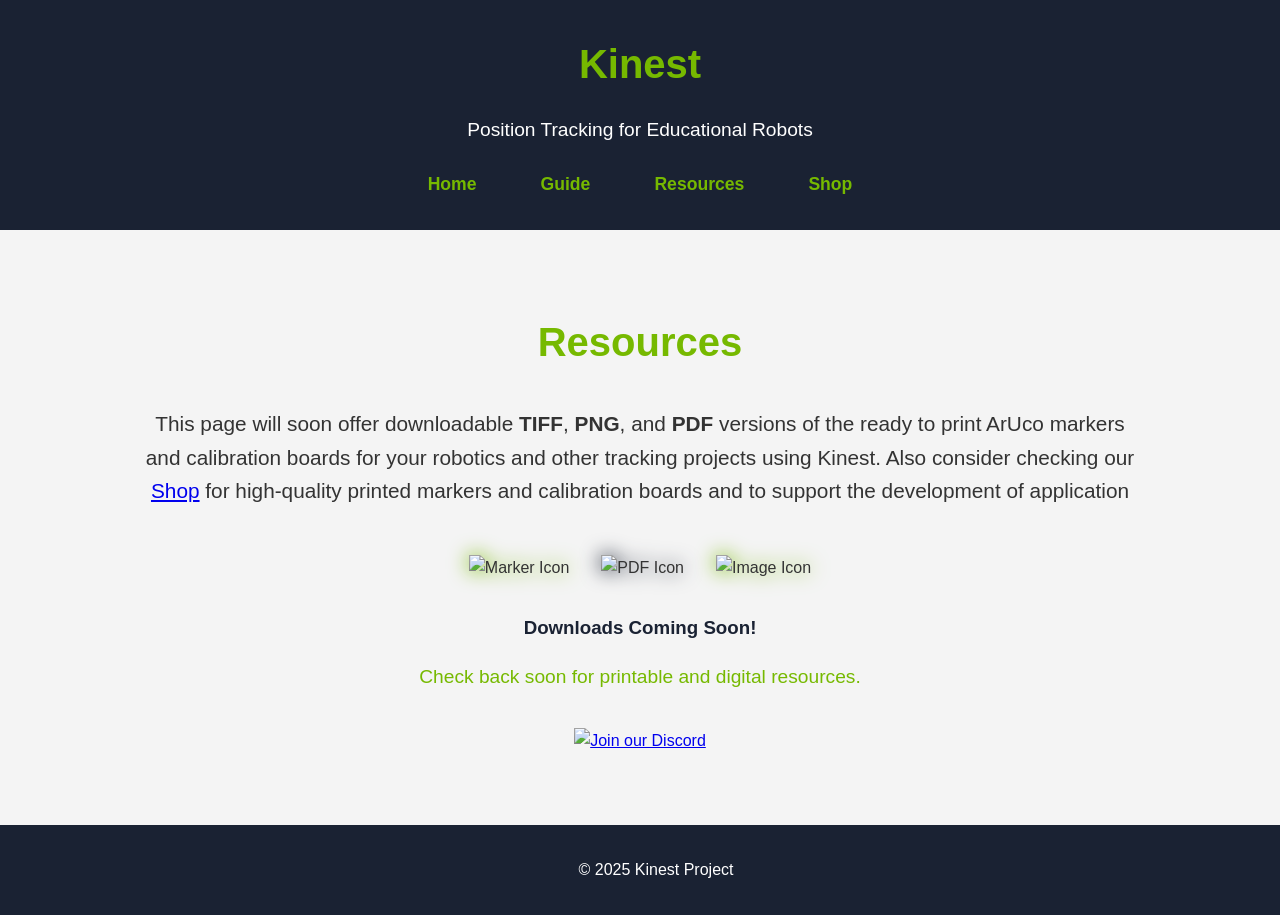
==== resources.html @ 178d4e3f "resources stub" ====
<!DOCTYPE html>
<html lang="en">

<head>
    <meta charset="UTF-8">
    <title>Kinest Resources - Coming Soon</title>
    <meta name="viewport" content="width=device-width, initial-scale=1.0">
    <link rel="stylesheet" href="styles.css" />
</head>

<body>
    <header>
        <div class="header-top">
            <h1>Kinest</h1>
            <p>Position Tracking for Educational Robots</p>
        </div>
        <nav>
            <ul class="menu">
                <li><a href="index.html">Home</a></li>
                <li><a href="guide.html">Guide</a></li>
                <li><a href="resources.html">Resources</a></li>
                <li><a href="shop.html">Shop</a></li>
            </ul>
        </nav>
    </header>
    <main>
        <section style="text-align:center; margin-top:3rem;">
            <h2 style="color:#76B900; font-size:2.5rem;">Resources</h2>
            <p style="font-size:1.3rem; color:#333;">
                This page will soon offer downloadable <strong>TIFF</strong>, <strong>PNG</strong>, and
                <strong>PDF</strong> versions of the ready to print ArUco markers and calibration boards for your
                robotics and other tracking projects using Kinest. Also consider checking our <a href="shop.html">Shop</a> for high-quality printed markers and calibration boards and to support the development of application
            </p>
            <div style="margin:2rem auto; display:flex; justify-content:center; align-items:center; gap:2rem;">
                <img src="https://img.icons8.com/color/200/qr-code.png" alt="Marker Icon"
                    style="filter: drop-shadow(0 0 10px #76B900);">
                <img src="https://img.icons8.com/color/200/pdf.png" alt="PDF Icon"
                    style="filter: drop-shadow(0 0 10px #1a2233);">
                <img src="https://img.icons8.com/color/200/image.png" alt="Image Icon"
                    style="filter: drop-shadow(0 0 10px #76B900);">
            </div>
            <h3 style="color:#1a2233; margin-top:2rem;">Downloads Coming Soon!</h3>
            <p style="color:#76B900; font-size:1.2rem;">Check back soon for printable and digital resources.</p>
            <a href="https://discord.gg/VaRsR8yv" target="_blank" rel="noopener" style="display:inline-block;">
                <img src="https://discord.com/api/guilds/1404852693951975567/widget.png?style=banner2"
                    alt="Join our Discord" />
            </a>
        </section>
    </main>
    <footer>
        <p>&copy; 2025 Kinest Project</p>
    </footer>
</body>

</html>
---- styles.css ----
/* styles.css */


body {
  margin: 0;
  font-family: Arial, sans-serif;
  background-color: #f4f4f4;
  color: #333;
  line-height: 1.6;
}

.kinest-images-row {
  display: flex;
  justify-content: center;
  gap: 2rem;
  margin-top: 2rem;
}

.note {
      background-color: #e0f3ff;
      border-left: 4px solid #2196F3;
      padding: 10px 15px;
      margin-top: 10px;
    }

header {
  background-color: #1a2233;
  color: #fff;
  padding: 2rem 1rem;
  text-align: center;
}

header h1 {
  margin: 0;
  font-size: 2.5rem;
  color: #76B900
}

header p {
  font-size: 1.2rem;
}

main {
  padding: 2rem 1rem;
  max-width: 1000px;
  margin: 0 auto;
}

section {
  margin-bottom: 2.5rem;
}

.features ul {
  list-style: disc inside;
  padding-left: 1rem;
}

img {
  max-width: 100%;
  height: auto;
  display: block;
  margin-top: 1rem;
}

.button {
  display: inline-block;
  padding: 0.75rem 1.5rem;
  background-color: #76B900;
  color: #fff;
  text-decoration: none;
  border-radius: 5px;
  font-weight: bold;
  margin-top: 1rem;
}

.button:hover {
  background-color: #5a8c1b;
}

footer {
  background-color: #1a2233;
  color: #fff;
  text-align: center;
  padding: 1rem;
  position: relative;
  bottom: 0;
  width: 100%;
}

/* Navigation Menu Styles */
nav {
  margin-top: 1.5rem;
}


.menu {
  display: flex;
  flex-direction: row;
  justify-content: center;
  gap: 2rem;
  list-style: none;
  padding: 0;
  margin: 0;
}


.menu a {
  color: #76B900;
  text-decoration: none;
  font-weight: bold;
  font-size: 1.1rem;
  padding: 0.5rem 1rem;
  border-radius: 3px;
  transition: background 0.2s, color 0.2s;
}


.menu a:hover {
  background-color: #232c3d;
  color: #fff;
}
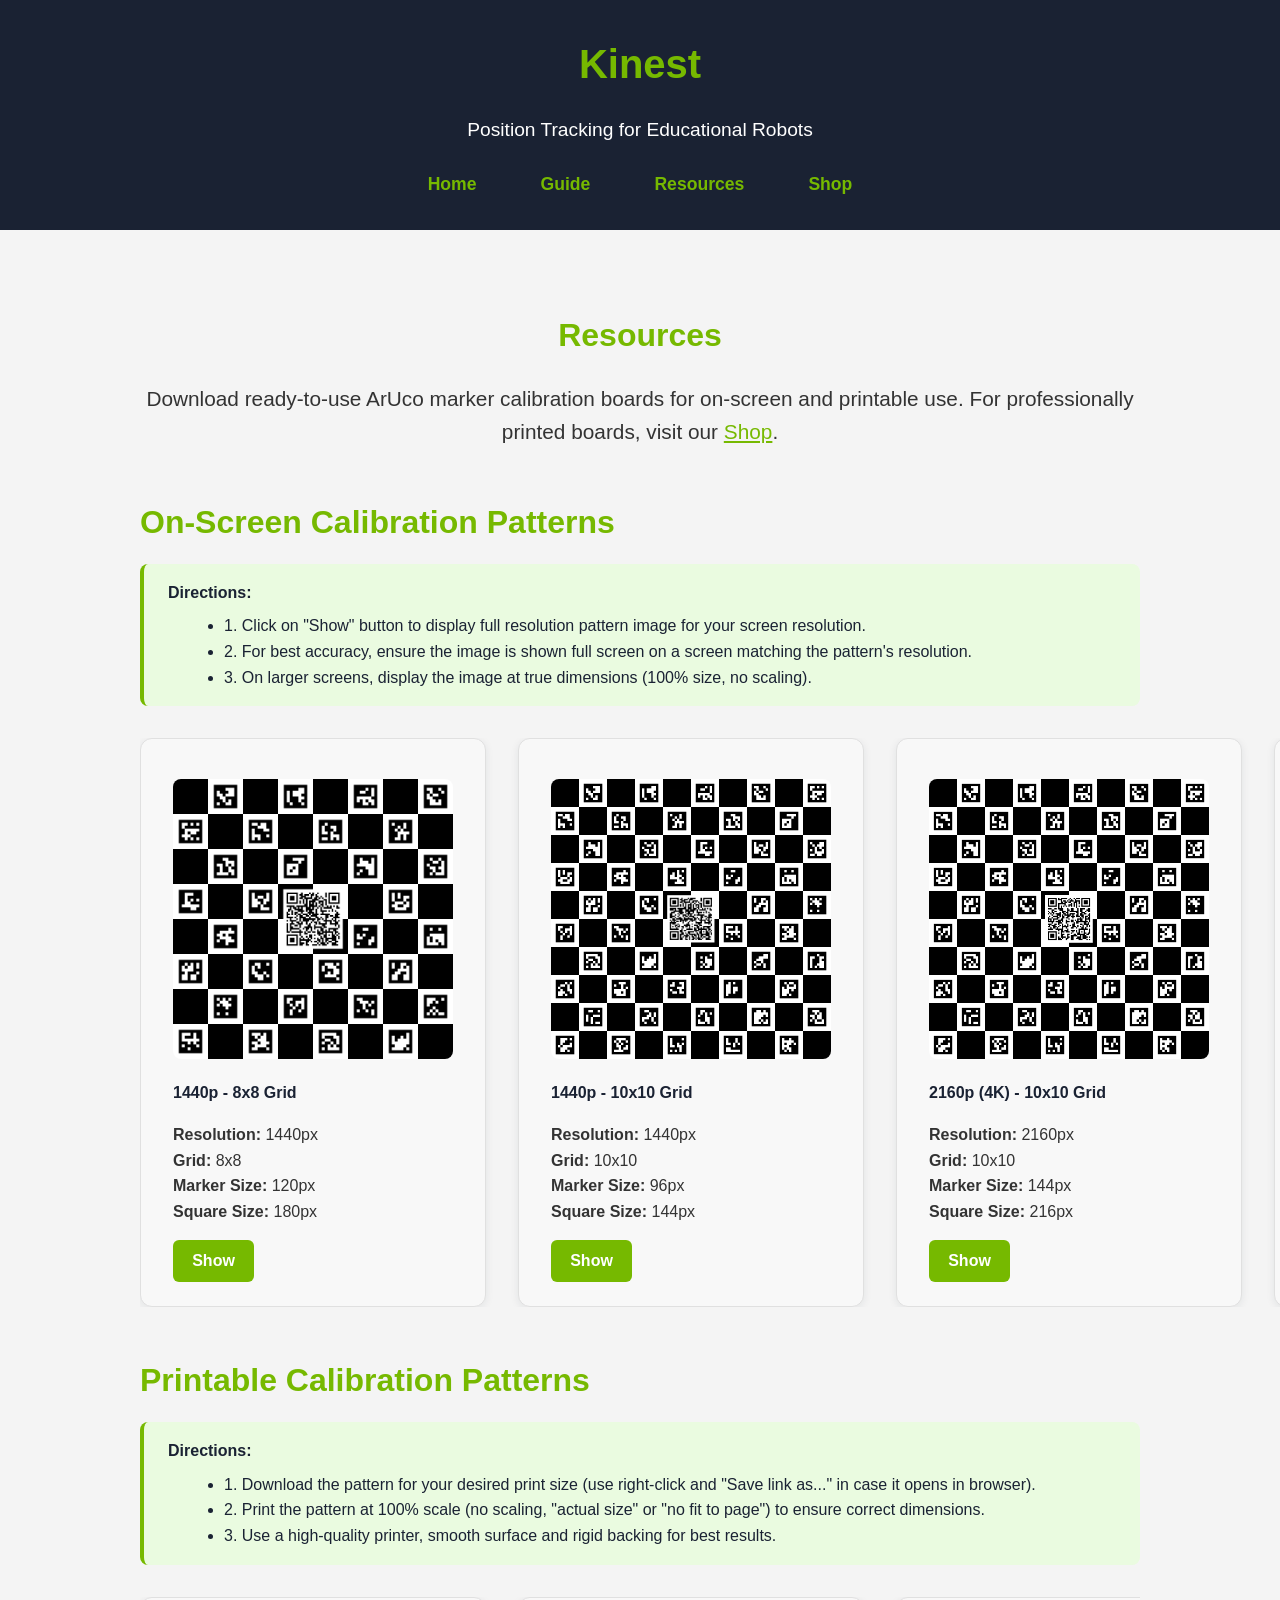
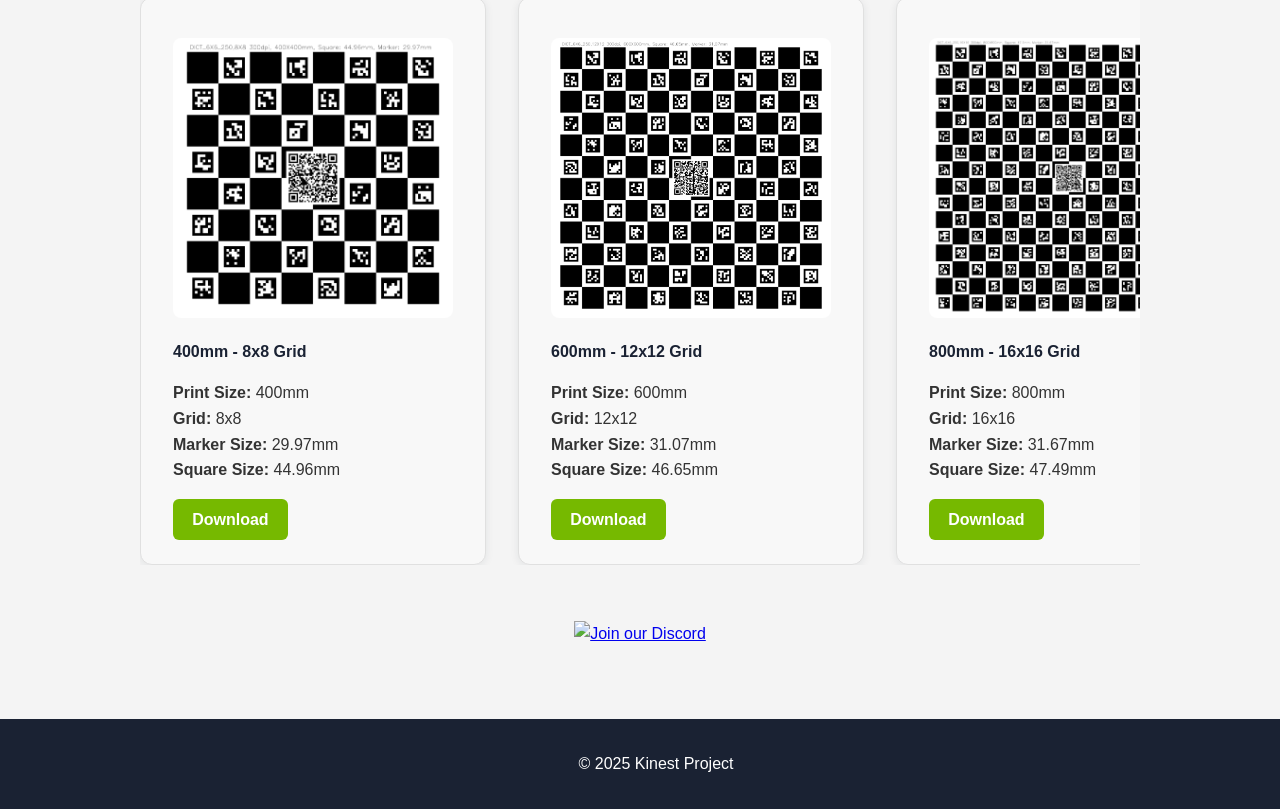
==== commit 21f29e30: "added displayable and printable calibration patterns" ====
--- a/resources.html
+++ b/resources.html
@@ -3,9 +3,92 @@
 
 <head>
     <meta charset="UTF-8">
-    <title>Kinest Resources - Coming Soon</title>
+    <title>Kinest Resources</title>
     <meta name="viewport" content="width=device-width, initial-scale=1.0">
     <link rel="stylesheet" href="styles.css" />
+    <style>
+        .section-title {
+            color: #76B900;
+            font-size: 2rem;
+            margin-bottom: 1rem;
+        }
+
+        .pattern-group {
+            display: flex;
+            flex-wrap: wrap;
+            gap: 2rem;
+            justify-content: left;
+            margin-bottom: 2rem;
+        }
+
+        .pattern-card {
+            background: #f8f8f8;
+            border-radius: 12px;
+            box-shadow: 0 2px 8px rgba(26, 34, 51, 0.08);
+            padding: 1.5rem 2rem;
+            min-width: 280px;
+            max-width: 340px;
+            text-align: left;
+            border: 1px solid #e0e0e0;
+        }
+
+        .pattern-card h4 {
+            color: #1a2233;
+            margin-bottom: 0.5rem;
+        }
+
+        .pattern-card p {
+            color: #333;
+            font-size: 1rem;
+            margin-bottom: 0.5rem;
+        }
+
+        .download-btn {
+            display: inline-block;
+            background: #76B900;
+            color: #fff;
+            padding: 0.5rem 1.2rem;
+            border-radius: 6px;
+            text-decoration: none;
+            font-weight: 600;
+            margin-top: 0.5rem;
+            transition: background 0.2s;
+        }
+
+        .download-btn:hover {
+            background: #5a8e00;
+        }
+
+        .placeholder-img {
+            width: 100%;
+            height: 160px;
+            background: linear-gradient(135deg, #e0e0e0 60%, #76B900 100%);
+            border-radius: 8px;
+            display: flex;
+            align-items: center;
+            justify-content: center;
+            color: #fff;
+            font-size: 1.3rem;
+            font-weight: 600;
+            margin-bottom: 1rem;
+        }
+
+        .directions {
+            background: #eafbe0;
+            border-left: 4px solid #76B900;
+            padding: 1rem 1.5rem;
+            margin: 1rem 0 2rem 0;
+            border-radius: 8px;
+            color: #1a2233;
+        }
+
+        @media (max-width: 900px) {
+            .pattern-group {
+                flex-direction: column;
+                align-items: center;
+            }
+        }
+    </style>
 </head>
 
 <body>
@@ -25,22 +108,115 @@
     </header>
     <main>
         <section style="text-align:center; margin-top:3rem;">
-            <h2 style="color:#76B900; font-size:2.5rem;">Resources</h2>
+            <h2 class="section-title">Resources</h2>
             <p style="font-size:1.3rem; color:#333;">
-                This page will soon offer downloadable <strong>TIFF</strong>, <strong>PNG</strong>, and
-                <strong>PDF</strong> versions of the ready to print ArUco markers and calibration boards for your
-                robotics and other tracking projects using Kinest. Also consider checking our <a href="shop.html">Shop</a> for high-quality printed markers and calibration boards and to support the development of application
+                Download ready-to-use ArUco marker calibration boards for on-screen and printable use. For professionally printed boards, visit our <a href="shop.html" style="color:#76B900;">Shop</a>.
             </p>
-            <div style="margin:2rem auto; display:flex; justify-content:center; align-items:center; gap:2rem;">
-                <img src="https://img.icons8.com/color/200/qr-code.png" alt="Marker Icon"
-                    style="filter: drop-shadow(0 0 10px #76B900);">
-                <img src="https://img.icons8.com/color/200/pdf.png" alt="PDF Icon"
-                    style="filter: drop-shadow(0 0 10px #1a2233);">
-                <img src="https://img.icons8.com/color/200/image.png" alt="Image Icon"
-                    style="filter: drop-shadow(0 0 10px #76B900);">
-            </div>
-            <h3 style="color:#1a2233; margin-top:2rem;">Downloads Coming Soon!</h3>
-            <p style="color:#76B900; font-size:1.2rem;">Check back soon for printable and digital resources.</p>
+        </section>
+
+        <!-- On-Screen Patterns Section -->
+        <section style="margin-top:3rem;">
+            <h3 class="section-title" style="font-size:2rem;">On-Screen Calibration Patterns</h3>
+            <div class="directions">
+                <strong>Directions:</strong>
+                <ul style="text-align:left; margin:0.5rem 0 0 1rem;">
+                    <li>1. Click on "Show" button to display full resolution pattern image for your screen resolution.</li>
+                    <li>2. For best accuracy, ensure the image is shown full screen on a screen matching the pattern's resolution.</li>
+                    <li>3. On larger screens, display the image at true dimensions (100% size, no scaling).</li>
+                </ul>
+            </div>
+            <div id="pattern-slider" style="width:100vw;max-width:1800px;margin:0 auto 2rem auto;overflow-x:auto;overflow-y:hidden;box-sizing:border-box;">
+                <div class="pattern-group" style="flex-wrap:nowrap; gap:2rem; margin-bottom:0; min-width:900px;">
+                    <div class="pattern-card" style="flex:0 0 200px;">
+                        <img src="resources/display_patterns/pattern_1440px_8x8.png" alt="1440p 8x8 Preview" style="width:100%;border-radius:8px;margin-bottom:1rem;">
+                        <h4>1440p - 8x8 Grid</h4>
+                        <p><strong>Resolution:</strong> 1440px<br>
+                            <strong>Grid:</strong> 8x8<br>
+                            <strong>Marker Size:</strong> 120px<br>
+                            <strong>Square Size:</strong> 180px
+                        </p>
+                        <a class="download-btn" href="resources/display_patterns/pattern_1440px_8x8.png" download="pattern_1440px_8x8.png">Show</a>
+                    </div>
+                    <div class="pattern-card" style="flex:0 0 200px;">
+                        <img src="resources/display_patterns/pattern_1440px_10x10.png" alt="1440p 10x10 Preview" style="width:100%;border-radius:8px;margin-bottom:1rem;">
+                        <h4>1440p - 10x10 Grid</h4>
+                        <p><strong>Resolution:</strong> 1440px<br>
+                            <strong>Grid:</strong> 10x10<br>
+                            <strong>Marker Size:</strong> 96px<br>
+                            <strong>Square Size:</strong> 144px
+                        </p>
+                        <a class="download-btn" href="resources/display_patterns/pattern_1440px_10x10.png" download="pattern_1440px_10x10.png">Show</a>
+                    </div>
+                    <div class="pattern-card" style="flex:0 0 200px;">
+                        <img src="resources/display_patterns/pattern_2160px_10x10.png" alt="2160p 10x10 Preview" style="width:100%;border-radius:8px;margin-bottom:1rem;">
+                        <h4>2160p (4K) - 10x10 Grid</h4>
+                        <p><strong>Resolution:</strong> 2160px<br>
+                            <strong>Grid:</strong> 10x10<br>
+                            <strong>Marker Size:</strong> 144px<br>
+                            <strong>Square Size:</strong> 216px
+                        </p>
+                        <a class="download-btn" href="resources/display_patterns/pattern_2160px_10x10.png" download="pattern_2160px_10x10.png">Show</a>
+                    </div>
+                    <div class="pattern-card" style="flex:0 0 200px;">
+                        <img src="resources/display_patterns/pattern_2160px_12x12.png" alt="2160p 12x12 Preview" style="width:100%;border-radius:8px;margin-bottom:1rem;">
+                        <h4>2160p (4K) - 12x12 Grid</h4>
+                        <p><strong>Resolution:</strong> 2160px<br>
+                            <strong>Grid:</strong> 12x12<br>
+                            <strong>Marker Size:</strong> 120px<br>
+                            <strong>Square Size:</strong> 180px
+                        </p>
+                        <a class="download-btn" href="resources/display_patterns/pattern_2160px_12x12.png" download="pattern_2160px_12x12.png">Show</a>
+                    </div>
+                </div>
+            </div>
+        </section>
+
+        <!-- Printable Patterns Section -->
+        <section style="margin-top:3rem;">
+            <h3 class="section-title" style="font-size:2rem;">Printable Calibration Patterns</h3>
+            <div class="directions">
+                <strong>Directions:</strong>
+                <ul style="text-align:left; margin:0.5rem 0 0 1rem;">
+                    <li>1. Download the pattern for your desired print size (use right-click and "Save link as..." in case it opens in browser).</li>
+                    <li>2. Print the pattern at 100% scale (no scaling, "actual size" or "no fit to page") to ensure correct dimensions.</li>
+                    <li>3. Use a high-quality printer, smooth surface and rigid backing for best results.</li>
+                </ul>
+            </div>
+            <div class="pattern-group" style="flex-wrap:nowrap; overflow-x:auto; gap:2rem; margin-bottom:0;">
+                <div class="pattern-card" style="flex:0 0 200px;">
+                    <img src="resources/print_patterns/print_400mm_8x8.png" alt="400mm 8x8 Print Preview" style="width:100%;border-radius:8px;margin-bottom:1rem;">
+                    <h4>400mm - 8x8 Grid</h4>
+                    <p><strong>Print Size:</strong> 400mm<br>
+                        <strong>Grid:</strong> 8x8<br>
+                        <strong>Marker Size:</strong> 29.97mm<br>
+                        <strong>Square Size:</strong> 44.96mm
+                    </p>
+                    <a class="download-btn" href="resources/print_patterns/print_400mm_8x8.png" download="print_400mm_8x8.png">Download</a>
+                </div>
+                <div class="pattern-card" style="flex:0 0 200px;">
+                    <img src="resources/print_patterns/print_600mm_12x12.png" alt="600mm 12x12 Print Preview" style="width:100%;border-radius:8px;margin-bottom:1rem;">
+                    <h4>600mm - 12x12 Grid</h4>
+                    <p><strong>Print Size:</strong> 600mm<br>
+                        <strong>Grid:</strong> 12x12<br>
+                        <strong>Marker Size:</strong> 31.07mm<br>
+                        <strong>Square Size:</strong> 46.65mm
+                    </p>
+                    <a class="download-btn" href="resources/print_patterns/print_600mm_12x12.png" download>Download</a>
+                </div>
+                <div class="pattern-card" style="flex:0 0 200px;">
+                    <img src="resources/print_patterns/print_800mm_16x16.png" alt="800mm 16x16 Print Preview" style="width:100%;border-radius:8px;margin-bottom:1rem;">
+                    <h4>800mm - 16x16 Grid</h4>
+                    <p><strong>Print Size:</strong> 800mm<br>
+                        <strong>Grid:</strong> 16x16<br>
+                        <strong>Marker Size:</strong> 31.67mm<br>
+                        <strong>Square Size:</strong> 47.49mm
+                    </p>
+                    <a class="download-btn" href="resources/print_patterns/print_800mm_16x16.png" download>Download</a>
+                </div>
+            </div>
+        </section>
+
+        <section style="text-align:center; margin-top:2rem;">
             <a href="https://discord.gg/VaRsR8yv" target="_blank" rel="noopener" style="display:inline-block;">
                 <img src="https://discord.com/api/guilds/1404852693951975567/widget.png?style=banner2"
                     alt="Join our Discord" />
